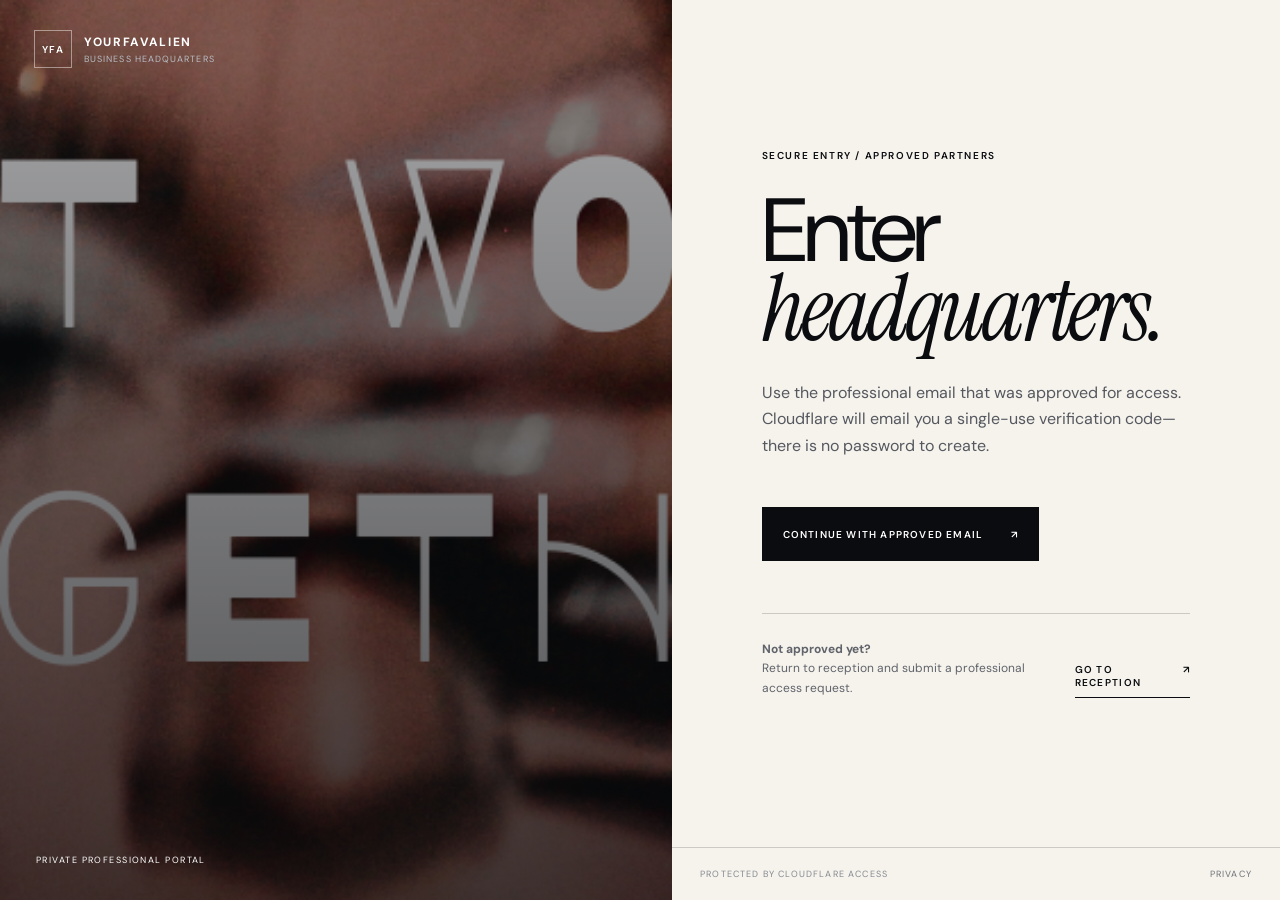
==== login.html @ afb5f929 "Build YourFavAlien business headquarters" ====
<!doctype html>
<html lang="en">
<head>
  <meta charset="utf-8">
  <meta name="viewport" content="width=device-width,initial-scale=1">
  <meta name="robots" content="noindex">
  <meta name="theme-color" content="#0b0c0f">
  <title>Secure Entry — YourFavAlien Headquarters</title>
  <link rel="stylesheet" href="styles.css">
</head>
<body class="login-page">
  <main class="login-shell">
    <section class="login-image" aria-hidden="true">
      <img src="yourfavalien-banner.png" alt="">
      <div class="login-image-shade"></div>
      <a class="wordmark login-wordmark" href="/"><span class="wordmark-mark">YFA</span><span><b>YOURFAVALIEN</b><small>Business Headquarters</small></span></a>
      <p>Private professional portal</p>
    </section>
    <section class="login-panel">
      <div class="login-panel-inner">
        <p class="section-code">Secure entry / Approved partners</p>
        <h1>Enter<br><em>headquarters.</em></h1>
        <p class="login-copy">Use the professional email that was approved for access. Cloudflare will email you a single-use verification code—there is no password to create.</p>
        <a class="button button-dark login-action" href="https://partners.yourfavalien.site/">Continue with approved email <span>↗</span></a>
        <div class="login-help">
          <p><strong>Not approved yet?</strong><br>Return to reception and submit a professional access request.</p>
          <a class="inline-link" href="/#contact">Go to reception <span>↗</span></a>
        </div>
      </div>
      <footer class="login-footer"><span>Protected by Cloudflare Access</span><a href="privacy.html">Privacy</a></footer>
    </section>
  </main>
</body>
</html>
---- styles.css ----
@import url('https://fonts.googleapis.com/css2?family=DM+Sans:wght@300;400;500;600&family=Instrument+Serif:ital@0;1&display=swap');

:root{--ink:#0b0c0f;--soft-ink:#15161a;--bone:#ece9e2;--paper:#f6f3ed;--silver:#b9bec6;--line:rgba(11,12,15,.18);--acid:#d8ff54;--white:#fff;--serif:"Instrument Serif",Georgia,serif;--sans:"DM Sans",Arial,sans-serif}
*{box-sizing:border-box}
html{scroll-behavior:smooth}
body{margin:0;background:var(--bone);color:var(--ink);font-family:var(--sans);font-weight:400}
body.dialog-open{overflow:hidden}
body.portal-mode{overflow:hidden}
body.portal-mode>.site-header,body.portal-mode>.mobile-nav,body.portal-mode>main,body.portal-mode>footer,body.portal-mode>dialog{display:none}
button,input,select,textarea{font:inherit}
button,a{color:inherit}
a{text-decoration:none}
button{cursor:pointer}
.sr-only{position:absolute;width:1px;height:1px;padding:0;margin:-1px;overflow:hidden;clip:rect(0,0,0,0);white-space:nowrap;border:0}
.skip-link{position:fixed;z-index:1000;left:16px;top:16px;padding:12px 16px;background:var(--acid);transform:translateY(-200%)}
.skip-link:focus{transform:none}
.site-header{position:fixed;z-index:50;top:0;left:0;right:0;height:76px;padding:0 clamp(20px,4vw,64px);display:flex;align-items:center;justify-content:space-between;background:rgba(11,12,15,.92);border-bottom:1px solid rgba(255,255,255,.15);color:white;backdrop-filter:blur(16px)}
.wordmark{display:flex;align-items:center;gap:12px}
.wordmark-mark{width:38px;height:38px;display:grid;place-items:center;border:1px solid rgba(255,255,255,.45);font:600 10px var(--sans);letter-spacing:.12em}
.wordmark b,.wordmark small{display:block}
.wordmark b{font-size:12px;letter-spacing:.14em}
.wordmark small{margin-top:3px;color:var(--silver);font-size:9px;letter-spacing:.12em;text-transform:uppercase}
.desktop-nav{display:flex;gap:30px;font-size:10px;letter-spacing:.12em;text-transform:uppercase}
.desktop-nav a,.text-button{transition:color .2s}
.desktop-nav a:hover,.text-button:hover{color:var(--acid)}
.header-actions{display:flex;align-items:center;gap:18px}
.text-button{padding:8px 0;border:0;background:none;color:white;font-size:10px;letter-spacing:.12em;text-transform:uppercase}
.button{display:inline-flex;align-items:center;justify-content:space-between;gap:28px;min-height:54px;padding:0 20px;border:1px solid currentColor;background:transparent;font-size:10px;font-weight:600;letter-spacing:.12em;text-transform:uppercase;transition:background .2s,color .2s,transform .2s}
.button:hover{transform:translateY(-2px)}
.button-small{min-height:42px;padding:0 16px;background:var(--acid);border-color:var(--acid);color:var(--ink)}
.button-light{background:var(--bone);border-color:var(--bone);color:var(--ink)}
.button-light:hover,.button-small:hover{background:var(--acid);border-color:var(--acid)}
.button-dark{background:var(--ink);color:white;border-color:var(--ink)}
.button-dark:hover{background:#292b31}
.button-ghost{color:white;border-color:rgba(255,255,255,.45)}
.menu-button,.mobile-nav{display:none}
.section{padding:clamp(74px,9vw,150px) clamp(22px,6vw,96px)}
.section-label{display:flex;justify-content:space-between;margin-bottom:clamp(48px,7vw,100px);padding-bottom:14px;border-bottom:1px solid var(--line);font-size:10px;font-weight:600;letter-spacing:.15em;text-transform:uppercase}
.section-label.light{border-color:rgba(255,255,255,.22)}
.section-code,.dialog-code,.kicker{font-size:10px;font-weight:600;letter-spacing:.16em;text-transform:uppercase}
h1,h2,h3,p{margin-top:0}
h1,h2{font-weight:400;letter-spacing:-.045em;line-height:.93}
h1{font-size:clamp(58px,9.2vw,148px)}
h2{font-size:clamp(48px,6.7vw,104px)}
h1 em,h2 em{font-family:var(--serif);font-weight:400}
.hero{position:relative;min-height:900px;height:100svh;display:flex;align-items:flex-end;overflow:hidden;background:var(--ink);color:white}
.hero-media{position:absolute;inset:0}
.hero-media img{width:100%;height:100%;object-fit:cover;object-position:center 35%;filter:saturate(.7) contrast(1.08)}
.hero-scrim{position:absolute;inset:0;background:linear-gradient(90deg,rgba(5,6,8,.92) 0%,rgba(5,6,8,.72) 40%,rgba(5,6,8,.25) 75%),linear-gradient(0deg,rgba(5,6,8,.9),transparent 55%)}
.hero-content{position:relative;z-index:2;width:min(1180px,88vw);padding:150px 0 70px clamp(22px,6vw,96px)}
.hero-content .section-code{margin-bottom:38px;color:var(--silver)}
.hero h1{max-width:1150px;margin-bottom:26px}
.hero-copy{max-width:620px;margin-bottom:34px;color:#d3d5da;font-size:clamp(16px,1.6vw,22px);line-height:1.55}
.hero-actions{display:flex;flex-wrap:wrap;gap:12px}
.hero-status{display:flex;align-items:center;gap:10px;margin-top:44px;color:var(--silver);font-size:10px;letter-spacing:.12em;text-transform:uppercase}
.hero-status i{width:8px;height:8px;border-radius:50%;background:var(--acid);box-shadow:0 0 0 5px rgba(216,255,84,.12)}
.hero-index{position:absolute;z-index:2;right:clamp(22px,4vw,64px);bottom:58px;display:flex;align-items:baseline;gap:10px}
.hero-index span{font-size:10px;letter-spacing:.14em}.hero-index strong{font:400 62px var(--serif)}
.intro{background:var(--bone)}
.intro-grid{display:grid;grid-template-columns:1.45fr .55fr;gap:clamp(50px,9vw,150px);align-items:start}
.intro-grid h2{font-size:clamp(50px,6vw,94px)}
.intro-copy{max-width:510px;font-size:clamp(16px,1.35vw,20px);line-height:1.65}
.intro-copy p+P{margin-top:24px}
.inline-link{display:inline-flex;gap:30px;margin-top:16px;padding-bottom:8px;border-bottom:1px solid;font-size:10px;font-weight:600;letter-spacing:.13em;text-transform:uppercase}
.profile-strip{display:grid;grid-template-columns:repeat(4,1fr);margin-top:clamp(70px,9vw,140px);border-top:1px solid var(--ink);border-bottom:1px solid var(--ink)}
.profile-strip div{min-height:125px;padding:25px;border-right:1px solid var(--ink);display:flex;flex-direction:column;justify-content:space-between}
.profile-strip div:first-child{padding-left:0}.profile-strip div:last-child{border:0}
.profile-strip small{font-size:9px;letter-spacing:.14em;text-transform:uppercase}.profile-strip strong{font-size:13px;font-weight:500}
.departments{background:var(--paper)}
.departments-heading{display:grid;grid-template-columns:1.3fr .7fr;gap:50px;align-items:end;margin-bottom:55px}
.departments-heading h2{margin-bottom:0}.departments-heading p{max-width:430px;margin:0 0 8px;font-size:17px;line-height:1.55}
.department-list{border-top:1px solid var(--ink)}
.department{width:100%;min-height:132px;padding:24px 0;display:grid;grid-template-columns:70px 1.1fr 1fr 45px;gap:24px;align-items:center;border:0;border-bottom:1px solid var(--ink);background:transparent;text-align:left;transition:padding .25s,background .25s}
.department:hover{padding-left:22px;padding-right:22px;background:var(--acid)}
.department-number{font:400 20px var(--serif)}.department-name{font:400 clamp(25px,3vw,46px) var(--serif)}
.department-copy{max-width:470px;color:#55585f;font-size:13px;line-height:1.5}.department-arrow{text-align:right;font-size:22px}
.capabilities{background:var(--ink);color:white}
.capability-layout{display:grid;grid-template-columns:.85fr 1.15fr;gap:clamp(55px,8vw,120px);align-items:start}
.capability-sticky{position:sticky;top:120px}
.capability-sticky h2{max-width:650px;font-size:clamp(50px,5.7vw,88px)}
.capability-sticky .kicker{color:var(--silver);margin-bottom:28px}
.capability-grid{display:grid;grid-template-columns:1fr 1fr;border-top:1px solid rgba(255,255,255,.3);border-left:1px solid rgba(255,255,255,.3)}
.capability-grid article{min-height:300px;padding:34px;border-right:1px solid rgba(255,255,255,.3);border-bottom:1px solid rgba(255,255,255,.3)}
.capability-grid article>span{font:400 18px var(--serif);color:var(--silver)}
.capability-grid h3{margin:90px 0 18px;font:400 32px var(--serif)}
.capability-grid p{margin:0;color:#bfc2c8;font-size:13px;line-height:1.6}
.private-preview{background:#d9dce0}
.preview-heading{display:grid;grid-template-columns:1.3fr .7fr;gap:70px;align-items:end;margin-bottom:55px}
.preview-heading h2{max-width:900px;font-size:clamp(50px,6vw,94px)}
.preview-heading>p{max-width:430px;font-size:16px;line-height:1.55}
.preview-window{position:relative;min-height:650px;display:grid;grid-template-columns:220px 1fr;background:#111216;color:white;box-shadow:0 35px 90px rgba(12,15,20,.22);overflow:hidden}
.preview-sidebar{padding:32px 26px;display:flex;flex-direction:column;border-right:1px solid rgba(255,255,255,.12)}
.mini-brand{font-size:15px;font-weight:600;letter-spacing:.14em}.mini-brand span{color:var(--acid)}
.preview-sidebar nav{display:flex;flex-direction:column;gap:22px;margin-top:95px;color:#858991;font-size:10px;letter-spacing:.11em;text-transform:uppercase}
.preview-sidebar nav b{color:white}.preview-sidebar small{margin-top:auto;color:#70737a;font-size:8px;letter-spacing:.12em;text-transform:uppercase}
.preview-dashboard{padding:42px}
.preview-top{display:flex;justify-content:space-between;align-items:start}
.preview-top small{color:#848890;font-size:9px;letter-spacing:.13em;text-transform:uppercase}.preview-top h3{margin-top:10px;font:400 42px var(--serif)}
.verified{display:inline-flex;align-items:center;gap:8px;padding:9px 12px;border:1px solid rgba(122,168,86,.4);color:#b8e895;font-size:8px;letter-spacing:.12em;text-transform:uppercase}
.verified:before{content:"";width:6px;height:6px;border-radius:50%;background:#8ac85f}
.dashboard-cards{display:grid;grid-template-columns:repeat(2,1fr);gap:12px;margin-top:45px}
.dashboard-cards article{min-height:190px;padding:23px;background:#1a1b20;border:1px solid rgba(255,255,255,.08)}
.dashboard-cards .feature-card{background:var(--bone);color:var(--ink)}
.dashboard-cards small,.dashboard-cards strong{display:block}.dashboard-cards small{font-size:8px;letter-spacing:.12em;text-transform:uppercase}.dashboard-cards strong{margin-top:45px;font:400 25px var(--serif)}.dashboard-cards p{margin-top:12px;color:#8d9199;font-size:11px;line-height:1.5}
.feature-card p{color:#555960}
.preview-lock{position:absolute;z-index:3;inset:0;display:flex;flex-direction:column;align-items:center;justify-content:center;text-align:center;background:rgba(7,8,11,.54);backdrop-filter:blur(8px)}
.preview-lock p{max-width:390px;margin:18px 0 25px;font:400 27px var(--serif)}
.lock-icon{width:55px;height:55px;display:grid;place-items:center;border:1px solid rgba(255,255,255,.55);border-radius:50%;font-size:30px}
.fit{background:var(--bone)}
.fit-grid{display:grid;grid-template-columns:.65fr 1.35fr;gap:60px}
.fit-grid h2{font-size:clamp(52px,6vw,90px)}
.fit-tags{display:flex;flex-wrap:wrap;gap:10px;align-content:start}
.fit-tags span{padding:20px 24px;border:1px solid var(--ink);border-radius:100px;font:400 24px var(--serif)}
.contact{background:#5d2644;color:white}
.contact .section-code{color:#d9b6c9;margin-bottom:65px}
.contact-grid{display:grid;grid-template-columns:1.35fr .65fr;gap:80px;align-items:end}
.contact-grid h2{font-size:clamp(58px,7.3vw,112px);margin:0}.contact-grid>div>p{max-width:440px;font-size:18px;line-height:1.6}
.business-email{display:block;margin-top:28px;color:#e4c9d7;font-size:12px;letter-spacing:.08em}
footer{min-height:180px;padding:36px clamp(22px,6vw,96px);display:grid;grid-template-columns:1fr 1fr 1fr;gap:30px;align-items:end;background:var(--ink);color:white;font-size:9px;letter-spacing:.13em;text-transform:uppercase}
.footer-brand strong,.footer-brand span{display:block}.footer-brand span{margin-top:6px;color:#858891}
footer>div:nth-child(2){display:flex;justify-content:center;gap:24px}footer>span{text-align:right;color:#858891}
.dialog{width:min(850px,calc(100% - 36px));max-height:calc(100dvh - 36px);padding:clamp(30px,5vw,70px);border:0;background:var(--paper);color:var(--ink);overflow:auto;box-shadow:0 30px 100px rgba(0,0,0,.45)}
.dialog::backdrop{background:rgba(7,8,11,.78);backdrop-filter:blur(7px)}
.dialog-compact{width:min(580px,calc(100% - 36px))}
.dialog-close{position:absolute;right:22px;top:18px;width:42px;height:42px;border:1px solid;border-radius:50%;background:transparent;font-size:26px}
.dialog h2{max-width:700px;margin:22px 0;font-size:clamp(44px,6vw,74px)}
.dialog-intro{max-width:650px;margin-bottom:40px;color:#55585f;font-size:15px;line-height:1.55}
.form-grid{display:grid;grid-template-columns:1fr 1fr;gap:22px}
.dialog form>label,.form-grid label{display:flex;flex-direction:column;gap:9px}
.dialog label>span{font-size:9px;font-weight:600;letter-spacing:.12em;text-transform:uppercase}
.dialog input,.dialog select,.dialog textarea{width:100%;padding:14px 0;border:0;border-bottom:1px solid #777b82;border-radius:0;outline:0;background:transparent;color:var(--ink)}
.dialog input:focus,.dialog select:focus,.dialog textarea:focus{border-color:var(--ink);box-shadow:0 1px var(--ink)}
.dialog textarea{resize:vertical}.field-wide{grid-column:1/-1}
.checkbox{flex-direction:row!important;align-items:center}.checkbox input{width:18px;height:18px}.checkbox span{font-weight:400!important;text-transform:none!important;letter-spacing:0!important;font-size:12px!important}
.honeypot{position:absolute!important;left:-9999px!important}
.submit-button{margin-top:32px}.form-status{min-height:20px;margin:16px 0 0;font-size:12px}.form-status.error{color:#a21e1e}.form-status.success{color:#34731f}
.dialog-foot{display:flex;justify-content:space-between;margin-top:34px;padding-top:22px;border-top:1px solid var(--line);font-size:11px}.dialog-foot button{border:0;background:none;text-decoration:underline}
.portal{position:fixed;z-index:100;inset:0;display:grid;grid-template-columns:235px 1fr;background:#e7e8e5;color:var(--ink)}
.portal[hidden]{display:none}
.portal-sidebar{padding:28px 24px;display:flex;flex-direction:column;background:var(--ink);color:white}
.portal-brand{display:flex;align-items:center;gap:13px}.portal-brand b{width:40px;height:40px;display:grid;place-items:center;border:1px solid #777;font-size:11px}.portal-brand span{font-size:10px;letter-spacing:.11em;text-transform:uppercase;line-height:1.45}
.portal-sidebar nav{display:flex;flex-direction:column;margin-top:80px}.portal-sidebar nav button,.portal-signout{padding:13px 0;border:0;background:none;color:#777b83;text-align:left;font-size:10px;letter-spacing:.11em;text-transform:uppercase}.portal-sidebar nav button.active,.portal-sidebar nav button:hover{color:white}.portal-signout{margin-top:auto}
.portal-main{height:100dvh;overflow:auto}.portal-main>header{height:86px;padding:0 42px;display:flex;justify-content:space-between;align-items:center;border-bottom:1px solid var(--line);background:#f4f4f1}.portal-main>header small,.portal-main>header strong{display:block}.portal-main>header small{font-size:8px;letter-spacing:.13em;text-transform:uppercase}.portal-main>header strong{margin-top:5px;font-size:13px}
.portal-view{padding:55px clamp(25px,5vw,80px)}.portal-view h2{max-width:1000px;margin:26px 0;font-size:clamp(50px,6vw,90px)}.portal-lead{max-width:680px;font-size:18px;line-height:1.55}
.portal-card-grid{display:grid;grid-template-columns:repeat(2,1fr);gap:12px;margin-top:55px}.portal-card-grid article{min-height:220px;padding:28px;background:#f7f7f3;border:1px solid var(--line)}.portal-card-grid small{font-size:8px;letter-spacing:.12em;text-transform:uppercase}.portal-card-grid h3{margin:55px 0 10px;font:400 31px var(--serif)}.portal-card-grid p{color:#656970;font-size:12px}.portal-card-grid button{padding:0;border:0;background:none;font-size:10px;text-transform:uppercase;letter-spacing:.1em}
.empty-state{margin-top:50px;padding:70px;border:1px solid var(--line);background:#f2f2ef}.empty-state span{font:400 34px var(--serif)}.empty-state p{max-width:620px;margin-top:18px;color:#656970;line-height:1.55}
.portal-list,.document-list{margin-top:50px;border-top:1px solid}.portal-list span,.document-list div{padding:24px 0;display:flex;justify-content:space-between;border-bottom:1px solid;font:400 28px var(--serif)}.document-list small{font:400 9px var(--sans);letter-spacing:.12em;text-transform:uppercase}
.analytics-panel{margin-top:45px;padding:30px;background:#f6f6f2;border:1px solid var(--line)}
.admin-only{display:none!important}.admin-mode .admin-only{display:block!important}.admin-mode .portal-sidebar nav .admin-only{display:block!important}.admin-mode .portal-view[data-view="admin"]{display:block!important}
.admin-summary{display:grid;grid-template-columns:repeat(3,1fr);gap:12px;margin-top:42px}.admin-summary article{padding:24px;background:var(--ink);color:white}.admin-summary small,.admin-summary strong{display:block}.admin-summary small{font-size:8px;letter-spacing:.12em;text-transform:uppercase;color:#92969d}.admin-summary strong{margin-top:18px;font:400 46px var(--serif)}
.admin-columns{display:grid;grid-template-columns:1fr 1fr;gap:18px;margin-top:18px}.admin-columns>section{padding:26px;background:#f7f7f3;border:1px solid var(--line)}.admin-section-head{display:flex;justify-content:space-between;align-items:center;margin-bottom:18px}.admin-section-head h3{font:400 28px var(--serif)}.admin-feed{display:grid;gap:10px}.admin-item{padding:18px;background:white;border:1px solid var(--line)}.admin-item header{display:flex;justify-content:space-between;gap:15px}.admin-item strong{font:400 21px var(--serif)}.admin-item small{font-size:8px;letter-spacing:.1em;text-transform:uppercase;color:#70747b}.admin-item p{margin:10px 0;color:#5f636a;font-size:12px;line-height:1.5}.admin-item-actions{display:flex;gap:8px;margin-top:14px}.admin-item-actions button{padding:9px 12px;border:1px solid var(--ink);background:transparent;font-size:8px;letter-spacing:.1em;text-transform:uppercase}.admin-item-actions button:first-child{background:var(--ink);color:white}

@media(max-width:1000px){
  .desktop-nav{display:none}.intro-grid,.capability-layout,.preview-heading,.fit-grid,.contact-grid{grid-template-columns:1fr}.capability-sticky{position:static}.capability-grid{margin-top:55px}.profile-strip{grid-template-columns:1fr 1fr}.profile-strip div:nth-child(2){border-right:0}.preview-window{grid-template-columns:170px 1fr}.departments-heading{grid-template-columns:1fr}.department{grid-template-columns:55px 1fr 45px}.department-copy{display:none}
}
@media(max-width:720px){
  .site-header{height:66px}.header-actions{display:none}.menu-button{display:block;width:40px;height:40px;border:0;background:none}.menu-button span:not(.sr-only){display:block;width:22px;height:1px;margin:6px auto;background:white}.mobile-nav{position:fixed;z-index:49;top:66px;left:0;right:0;padding:16px 22px 28px;display:flex;flex-direction:column;background:var(--ink);color:white;transform:translateY(-130%);transition:transform .3s}.mobile-nav.open{transform:none}.mobile-nav a,.mobile-nav button{padding:16px 0;border:0;border-bottom:1px solid #34363b;background:none;color:white;text-align:left;font-size:11px;letter-spacing:.1em;text-transform:uppercase}
  .section{padding-left:20px;padding-right:20px}.hero{min-height:760px}.hero-content{width:auto;padding:125px 20px 45px}.hero h1{font-size:clamp(55px,17vw,82px)}.hero-index{display:none}.hero-actions{flex-direction:column;align-items:stretch}.button{width:100%}
  .profile-strip{grid-template-columns:1fr}.profile-strip div{min-height:95px;padding:18px 0;border-right:0;border-bottom:1px solid}.profile-strip div:last-child{border:0}
  .department{min-height:105px;grid-template-columns:40px 1fr 25px;gap:10px}.department-name{font-size:26px}.department:hover{padding-left:10px;padding-right:10px}
  .capability-grid{grid-template-columns:1fr}.capability-grid article{min-height:240px}.capability-grid h3{margin-top:60px}
  .preview-window{display:block;min-height:580px}.preview-sidebar{display:none}.preview-dashboard{padding:24px}.preview-top h3{font-size:30px}.dashboard-cards{grid-template-columns:1fr}.dashboard-cards article:nth-child(n+3){display:none}.preview-lock{padding:24px}
  .fit-tags span{padding:15px 18px;font-size:20px}footer{grid-template-columns:1fr;align-items:start}footer>div:nth-child(2){justify-content:flex-start}footer>span{text-align:left}
  .form-grid{grid-template-columns:1fr}.field-wide{grid-column:auto}.dialog{width:100%;max-height:100dvh;height:100dvh;margin:0;padding:55px 20px 30px}.portal{grid-template-columns:1fr}.portal-sidebar{position:sticky;top:0;z-index:3;padding:12px 18px;display:flex;flex-direction:row;align-items:center}.portal-sidebar nav{display:none}.portal-signout{margin:0 0 0 auto}.portal-main{height:auto}.portal-main>header{padding:0 18px}.portal-card-grid,.admin-summary,.admin-columns{grid-template-columns:1fr}.portal-view{padding:40px 20px}.empty-state{padding:35px 25px}
}
@media(prefers-reduced-motion:reduce){html{scroll-behavior:auto}*{transition:none!important}}

.login-page{margin:0;background:var(--ink);color:white}
.login-shell{min-height:100dvh;display:grid;grid-template-columns:1.05fr .95fr}
.login-image{position:relative;min-height:100dvh;overflow:hidden}
.login-image>img{position:absolute;inset:0;width:100%;height:100%;object-fit:cover;object-position:center 35%;filter:saturate(.72) contrast(1.06)}
.login-image-shade{position:absolute;inset:0;background:linear-gradient(180deg,rgba(8,9,12,.35),rgba(8,9,12,.72))}
.login-wordmark{position:absolute;z-index:2;top:30px;left:34px;color:white}
.login-image>p{position:absolute;z-index:2;left:36px;bottom:34px;margin:0;font-size:9px;letter-spacing:.16em;text-transform:uppercase}
.login-panel{min-height:100dvh;display:flex;flex-direction:column;background:var(--paper);color:var(--ink)}
.login-panel-inner{width:min(620px,100%);margin:auto;padding:70px clamp(28px,7vw,100px)}
.login-panel h1{margin:30px 0;font-size:clamp(60px,7vw,108px);line-height:.88}
.login-copy{max-width:540px;color:#55585f;font-size:16px;line-height:1.65}
.login-action{margin-top:32px}
.login-help{margin-top:52px;padding-top:26px;border-top:1px solid var(--line);display:flex;justify-content:space-between;gap:30px;align-items:end}
.login-help p{margin:0;color:#60636a;font-size:12px;line-height:1.6}
.login-footer{min-height:auto;padding:20px 28px;display:flex;grid-template-columns:none;justify-content:space-between;align-items:center;background:transparent;color:#6d7076;border-top:1px solid var(--line)}
@media(max-width:820px){.login-shell{grid-template-columns:1fr}.login-image{min-height:32dvh}.login-panel{min-height:68dvh}.login-wordmark{top:20px;left:20px}.login-image>p{left:22px;bottom:20px}.login-panel-inner{padding:55px 22px}.login-help{align-items:start;flex-direction:column}.login-footer{padding:18px 22px}}
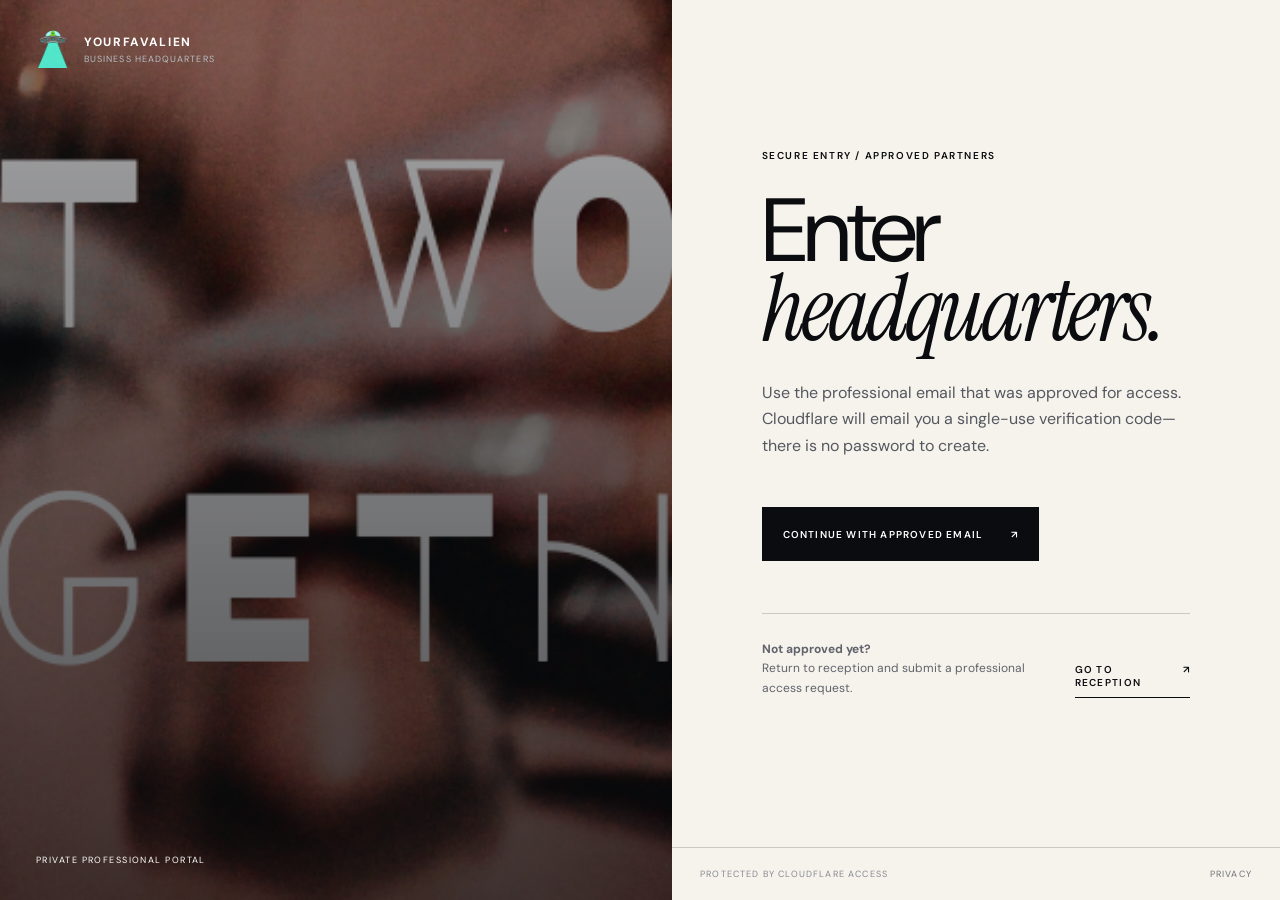
==== commit 51bec2b6: "Rebuild partner portal as self-service media kit" ====
--- a/login.html
+++ b/login.html
@@ -11,9 +11,9 @@
 <body class="login-page">
   <main class="login-shell">
     <section class="login-image" aria-hidden="true">
-      <img src="yourfavalien-banner.png" alt="">
+      <img src="yourfavalien-banner.png" alt="" data-content-image="login_image">
       <div class="login-image-shade"></div>
-      <a class="wordmark login-wordmark" href="/"><span class="wordmark-mark">YFA</span><span><b>YOURFAVALIEN</b><small>Business Headquarters</small></span></a>
+      <a class="wordmark login-wordmark" href="/"><span class="wordmark-mark alien-mark"><img src="yourfavalien-ufo-clean.png" alt=""></span><span><b>YOURFAVALIEN</b><small>Business Headquarters</small></span></a>
       <p>Private professional portal</p>
     </section>
     <section class="login-panel">
@@ -30,5 +30,6 @@
       <footer class="login-footer"><span>Protected by Cloudflare Access</span><a href="privacy.html">Privacy</a></footer>
     </section>
   </main>
+  <script src="portal.js" defer></script>
 </body>
 </html>
--- a/styles.css
+++ b/styles.css
@@ -17,6 +17,7 @@
 .site-header{position:fixed;z-index:50;top:0;left:0;right:0;height:76px;padding:0 clamp(20px,4vw,64px);display:flex;align-items:center;justify-content:space-between;background:rgba(11,12,15,.92);border-bottom:1px solid rgba(255,255,255,.15);color:white;backdrop-filter:blur(16px)}
 .wordmark{display:flex;align-items:center;gap:12px}
 .wordmark-mark{width:38px;height:38px;display:grid;place-items:center;border:1px solid rgba(255,255,255,.45);font:600 10px var(--sans);letter-spacing:.12em}
+.alien-mark{overflow:hidden;background:transparent}.alien-mark img{width:100%;height:100%;object-fit:contain}.wordmark-mark.alien-mark{border:0}
 .wordmark b,.wordmark small{display:block}
 .wordmark b{font-size:12px;letter-spacing:.14em}
 .wordmark small{margin-top:3px;color:var(--silver);font-size:9px;letter-spacing:.12em;text-transform:uppercase}
@@ -90,7 +91,7 @@
 .preview-heading>p{max-width:430px;font-size:16px;line-height:1.55}
 .preview-window{position:relative;min-height:650px;display:grid;grid-template-columns:220px 1fr;background:#111216;color:white;box-shadow:0 35px 90px rgba(12,15,20,.22);overflow:hidden}
 .preview-sidebar{padding:32px 26px;display:flex;flex-direction:column;border-right:1px solid rgba(255,255,255,.12)}
-.mini-brand{font-size:15px;font-weight:600;letter-spacing:.14em}.mini-brand span{color:var(--acid)}
+.mini-brand{display:flex;align-items:center;gap:9px;font-size:15px;font-weight:600;letter-spacing:.14em}.mini-brand img{width:38px;height:42px;object-fit:contain}.mini-brand span{color:var(--acid)}
 .preview-sidebar nav{display:flex;flex-direction:column;gap:22px;margin-top:95px;color:#858991;font-size:10px;letter-spacing:.11em;text-transform:uppercase}
 .preview-sidebar nav b{color:white}.preview-sidebar small{margin-top:auto;color:#70737a;font-size:8px;letter-spacing:.12em;text-transform:uppercase}
 .preview-dashboard{padding:42px}
@@ -139,15 +140,27 @@
 .portal[hidden]{display:none}
 .portal-sidebar{padding:28px 24px;display:flex;flex-direction:column;background:var(--ink);color:white}
 .portal-brand{display:flex;align-items:center;gap:13px}.portal-brand b{width:40px;height:40px;display:grid;place-items:center;border:1px solid #777;font-size:11px}.portal-brand span{font-size:10px;letter-spacing:.11em;text-transform:uppercase;line-height:1.45}
+.portal-brand b.alien-mark{border:0}.portal-brand b.alien-mark img{object-fit:contain}
 .portal-sidebar nav{display:flex;flex-direction:column;margin-top:80px}.portal-sidebar nav button,.portal-signout{padding:13px 0;border:0;background:none;color:#777b83;text-align:left;font-size:10px;letter-spacing:.11em;text-transform:uppercase}.portal-sidebar nav button.active,.portal-sidebar nav button:hover{color:white}.portal-signout{margin-top:auto}
 .portal-main{height:100dvh;overflow:auto}.portal-main>header{height:86px;padding:0 42px;display:flex;justify-content:space-between;align-items:center;border-bottom:1px solid var(--line);background:#f4f4f1}.portal-main>header small,.portal-main>header strong{display:block}.portal-main>header small{font-size:8px;letter-spacing:.13em;text-transform:uppercase}.portal-main>header strong{margin-top:5px;font-size:13px}
+.portal-header-actions{display:flex;align-items:center;gap:12px}.preview-return{align-items:center;gap:10px;padding:11px 14px;border:1px solid var(--ink);background:var(--acid);color:var(--ink);font-size:8px;font-weight:700;letter-spacing:.1em;text-transform:uppercase}.preview-return span{padding-right:10px;border-right:1px solid var(--ink)}
+.portal-overview-return{padding:11px 14px;border:1px solid var(--ink);background:transparent;color:var(--ink);font-size:8px;font-weight:700;letter-spacing:.1em;text-transform:uppercase}
 .portal-view{padding:55px clamp(25px,5vw,80px)}.portal-view h2{max-width:1000px;margin:26px 0;font-size:clamp(50px,6vw,90px)}.portal-lead{max-width:680px;font-size:18px;line-height:1.55}
 .portal-card-grid{display:grid;grid-template-columns:repeat(2,1fr);gap:12px;margin-top:55px}.portal-card-grid article{min-height:220px;padding:28px;background:#f7f7f3;border:1px solid var(--line)}.portal-card-grid small{font-size:8px;letter-spacing:.12em;text-transform:uppercase}.portal-card-grid h3{margin:55px 0 10px;font:400 31px var(--serif)}.portal-card-grid p{color:#656970;font-size:12px}.portal-card-grid button{padding:0;border:0;background:none;font-size:10px;text-transform:uppercase;letter-spacing:.1em}
 .empty-state{margin-top:50px;padding:70px;border:1px solid var(--line);background:#f2f2ef}.empty-state span{font:400 34px var(--serif)}.empty-state p{max-width:620px;margin-top:18px;color:#656970;line-height:1.55}
 .portal-list,.document-list{margin-top:50px;border-top:1px solid}.portal-list span,.document-list div{padding:24px 0;display:flex;justify-content:space-between;border-bottom:1px solid;font:400 28px var(--serif)}.document-list small{font:400 9px var(--sans);letter-spacing:.12em;text-transform:uppercase}
 .analytics-panel{margin-top:45px;padding:30px;background:#f6f6f2;border:1px solid var(--line)}
-.admin-only{display:none!important}.admin-mode .admin-only{display:block!important}.admin-mode .portal-sidebar nav .admin-only{display:block!important}.admin-mode .portal-view[data-view="admin"]{display:block!important}
+.analytics-panel small{font-size:8px;letter-spacing:.12em;text-transform:uppercase}.analytics-panel h3{max-width:780px;margin:24px 0 14px;font:400 clamp(30px,4vw,52px) var(--serif)}.analytics-panel p{max-width:750px;color:#656970;line-height:1.65}.portal-next{margin-top:28px}
+.credential-grid,.resource-grid{display:grid;grid-template-columns:repeat(2,1fr);gap:12px;margin-top:42px}.credential-grid article,.resource-grid article{min-height:210px;padding:26px;background:#f7f7f3;border:1px solid var(--line)}.credential-grid small,.resource-grid small{font-size:8px;letter-spacing:.12em;text-transform:uppercase}.credential-grid strong{display:block;margin:55px 0 12px;font:400 29px var(--serif)}.credential-grid p,.resource-grid p{color:#656970;font-size:12px;line-height:1.55}.resource-grid h3{margin:45px 0 12px;font:400 31px var(--serif)}.resource-grid button{margin-top:18px;padding:0;border:0;background:none;font-size:9px;letter-spacing:.1em;text-transform:uppercase}
+.portal-form{max-width:920px;margin-top:45px;padding:30px;background:#f7f7f3;border:1px solid var(--line)}.portal-form label{display:flex;flex-direction:column;gap:9px}.portal-form label>span{font-size:9px;font-weight:600;letter-spacing:.12em;text-transform:uppercase}.portal-form input,.portal-form select,.portal-form textarea{width:100%;padding:14px 0;border:0;border-bottom:1px solid #777b82;border-radius:0;outline:0;background:transparent;color:var(--ink)}.portal-form textarea{resize:vertical}
+.social-directory{display:grid;grid-template-columns:repeat(2,1fr);gap:12px;margin-top:45px}.social-directory a{min-height:180px;padding:26px;display:flex;flex-direction:column;background:#f7f7f3;border:1px solid var(--line);transition:background .2s}.social-directory a:hover{background:var(--acid)}.social-directory small{font-size:8px;letter-spacing:.12em;text-transform:uppercase}.social-directory strong{margin-top:45px;font:400 28px var(--serif)}.social-directory span{margin-top:auto;font-size:9px;letter-spacing:.1em;text-transform:uppercase}
+.analytics-live{margin-top:42px}.analytics-meta{padding:14px 0;display:flex;justify-content:space-between;border-top:1px solid;border-bottom:1px solid;font-size:9px;letter-spacing:.1em;text-transform:uppercase}.analytics-platforms{display:grid;grid-template-columns:repeat(3,1fr);gap:12px;margin-top:14px}.analytics-platforms article{padding:26px;background:#f7f7f3;border:1px solid var(--line)}.analytics-platforms article>small{font-size:9px;letter-spacing:.12em;text-transform:uppercase}.analytics-platforms article>strong{display:block;margin-top:45px;font:400 54px var(--serif)}.analytics-platforms article>span{font-size:9px;text-transform:uppercase}.analytics-platforms dl{margin:28px 0 0}.analytics-platforms dl div{padding:12px 0;display:flex;justify-content:space-between;border-top:1px solid var(--line);font-size:11px}.analytics-platforms dt,.analytics-platforms dd{margin:0}
+.featured-work{margin:42px 0 0;background:#111;color:white}.featured-work img{width:100%;max-height:680px;display:block;object-fit:cover;object-position:center 35%}.featured-work figcaption{padding:22px;display:flex;justify-content:space-between;gap:20px}.featured-work figcaption span{color:#aeb1b8;font-size:11px}
+.admin-only{display:none!important}.admin-mode .portal-sidebar nav .admin-only{display:block!important}.admin-mode .portal-header-actions .admin-only{display:inline-flex!important}.admin-mode .portal-view.admin-only:not([hidden]){display:block!important}.portal-view[hidden],.admin-workspace[hidden]{display:none!important}
+.admin-mode:not(.partner-preview-mode) .portal-sidebar nav button:not(.admin-only){display:none}.admin-mode.partner-preview-mode .portal-sidebar nav .admin-only{display:none!important}
 .admin-summary{display:grid;grid-template-columns:repeat(3,1fr);gap:12px;margin-top:42px}.admin-summary article{padding:24px;background:var(--ink);color:white}.admin-summary small,.admin-summary strong{display:block}.admin-summary small{font-size:8px;letter-spacing:.12em;text-transform:uppercase;color:#92969d}.admin-summary strong{margin-top:18px;font:400 46px var(--serif)}
+.admin-tabs{display:flex;gap:8px;margin-top:36px;padding-bottom:14px;overflow-x:auto}.admin-tabs button{flex:0 0 auto;padding:12px 16px;border:1px solid var(--ink);background:transparent;font-size:9px;letter-spacing:.1em;text-transform:uppercase}.admin-tabs button.active{background:var(--ink);color:white}.admin-workspace{margin-top:20px}.workspace-intro{display:grid;grid-template-columns:60px 1fr;gap:15px;padding:25px;background:#dfe1dc;border:1px solid var(--line)}.workspace-intro>span{font:400 28px var(--serif)}.workspace-intro h3{font:400 32px var(--serif)}.workspace-intro p{max-width:700px;margin-top:8px;color:#62666c;font-size:13px;line-height:1.55}.admin-panel{margin-top:14px;padding:26px;background:#f7f7f3;border:1px solid var(--line)}
+.content-editor{margin-top:42px;padding:30px;background:#f7f7f3;border:1px solid var(--line)}.content-editor h3{margin-top:8px;font:400 32px var(--serif)}.content-editor label{display:flex;flex-direction:column;gap:8px}.content-editor label>span{font-size:8px;font-weight:600;letter-spacing:.12em;text-transform:uppercase}.content-editor input,.content-editor textarea{width:100%;padding:12px;border:1px solid #b7b9b9;background:white;font:14px var(--sans)}.editor-grid{display:grid;grid-template-columns:1fr 1fr;gap:18px}.image-editor{padding:14px;border:1px solid var(--line);background:white}.image-editor img{width:100%;height:190px;object-fit:cover;background:#ddd}.image-editor input{padding:8px 0;border:0}.image-editor small{color:#73767c;font-size:10px;line-height:1.4}.editor-status{color:#42641f;font-size:11px}
 .admin-columns{display:grid;grid-template-columns:1fr 1fr;gap:18px;margin-top:18px}.admin-columns>section{padding:26px;background:#f7f7f3;border:1px solid var(--line)}.admin-section-head{display:flex;justify-content:space-between;align-items:center;margin-bottom:18px}.admin-section-head h3{font:400 28px var(--serif)}.admin-feed{display:grid;gap:10px}.admin-item{padding:18px;background:white;border:1px solid var(--line)}.admin-item header{display:flex;justify-content:space-between;gap:15px}.admin-item strong{font:400 21px var(--serif)}.admin-item small{font-size:8px;letter-spacing:.1em;text-transform:uppercase;color:#70747b}.admin-item p{margin:10px 0;color:#5f636a;font-size:12px;line-height:1.5}.admin-item-actions{display:flex;gap:8px;margin-top:14px}.admin-item-actions button{padding:9px 12px;border:1px solid var(--ink);background:transparent;font-size:8px;letter-spacing:.1em;text-transform:uppercase}.admin-item-actions button:first-child{background:var(--ink);color:white}
 
 @media(max-width:1000px){
@@ -161,9 +174,25 @@
   .capability-grid{grid-template-columns:1fr}.capability-grid article{min-height:240px}.capability-grid h3{margin-top:60px}
   .preview-window{display:block;min-height:580px}.preview-sidebar{display:none}.preview-dashboard{padding:24px}.preview-top h3{font-size:30px}.dashboard-cards{grid-template-columns:1fr}.dashboard-cards article:nth-child(n+3){display:none}.preview-lock{padding:24px}
   .fit-tags span{padding:15px 18px;font-size:20px}footer{grid-template-columns:1fr;align-items:start}footer>div:nth-child(2){justify-content:flex-start}footer>span{text-align:left}
-  .form-grid{grid-template-columns:1fr}.field-wide{grid-column:auto}.dialog{width:100%;max-height:100dvh;height:100dvh;margin:0;padding:55px 20px 30px}.portal{grid-template-columns:1fr}.portal-sidebar{position:sticky;top:0;z-index:3;padding:12px 18px;display:flex;flex-direction:row;align-items:center}.portal-sidebar nav{display:none}.portal-signout{margin:0 0 0 auto}.portal-main{height:auto}.portal-main>header{padding:0 18px}.portal-card-grid,.admin-summary,.admin-columns{grid-template-columns:1fr}.portal-view{padding:40px 20px}.empty-state{padding:35px 25px}
+  .form-grid{grid-template-columns:1fr}.field-wide{grid-column:auto}.dialog{width:100%;max-height:100dvh;height:100dvh;margin:0;padding:55px 20px 30px}.portal{grid-template-columns:1fr}.portal-sidebar{position:sticky;top:0;z-index:3;padding:10px 14px;display:grid;grid-template-columns:auto 1fr auto;align-items:center}.portal-sidebar .portal-brand span{display:none}.portal-sidebar nav{display:flex;flex-direction:row;gap:14px;margin:0 12px;overflow-x:auto;scrollbar-width:none}.portal-sidebar nav::-webkit-scrollbar{display:none}.portal-sidebar nav button{flex:0 0 auto;padding:10px 0}.portal-signout{margin:0}.portal-main{height:auto}.portal-main>header{height:auto;min-height:86px;padding:12px 18px;gap:10px}.portal-header-actions{align-items:flex-end;flex-direction:column}.preview-return{font-size:7px}.portal-card-grid,.admin-summary,.admin-columns,.editor-grid,.credential-grid,.resource-grid{grid-template-columns:1fr}.content-editor,.portal-form{padding:20px}.portal-view{padding:40px 20px}.empty-state{padding:35px 25px}
 }
 @media(prefers-reduced-motion:reduce){html{scroll-behavior:auto}*{transition:none!important}}
+
+/* Calmer public reception: preserve the content while lowering visual density. */
+@media(min-width:721px){
+  .section{padding-top:clamp(82px,7vw,112px);padding-bottom:clamp(82px,7vw,112px)}
+  .section-label{margin-bottom:clamp(38px,5vw,66px)}
+  .hero{min-height:700px;height:min(860px,100svh)}
+  .hero h1{max-width:980px;font-size:clamp(62px,7.2vw,112px);line-height:.96}
+  .hero-content{padding-bottom:55px}
+  .intro-grid h2,.departments-heading h2,.preview-heading h2,.fit-grid h2{font-size:clamp(46px,5vw,76px)}
+  .department{min-height:112px}.department-name{font-size:clamp(25px,2.5vw,38px)}
+  .capability-sticky h2{font-size:clamp(44px,4.5vw,68px)}
+  .capability-grid article{min-height:235px;padding:28px}.capability-grid h3{margin-top:55px;font-size:28px}
+  .preview-window{min-height:580px}.contact-grid h2{font-size:clamp(52px,6vw,86px)}
+}
+@media(max-width:720px){.social-directory,.analytics-platforms{grid-template-columns:1fr}.analytics-meta,.featured-work figcaption{align-items:flex-start;flex-direction:column}.analytics-platforms article>strong{margin-top:28px}.portal-overview-return{font-size:7px}}
+@media print{.portal-sidebar,.portal-main>header,.portal-view:not([data-view="overview"]){display:none!important}.portal{position:static;display:block}.portal-main{height:auto}.portal-view[data-view="overview"]{display:block!important;padding:20px}}
 
 .login-page{margin:0;background:var(--ink);color:white}
 .login-shell{min-height:100dvh;display:grid;grid-template-columns:1.05fr .95fr}
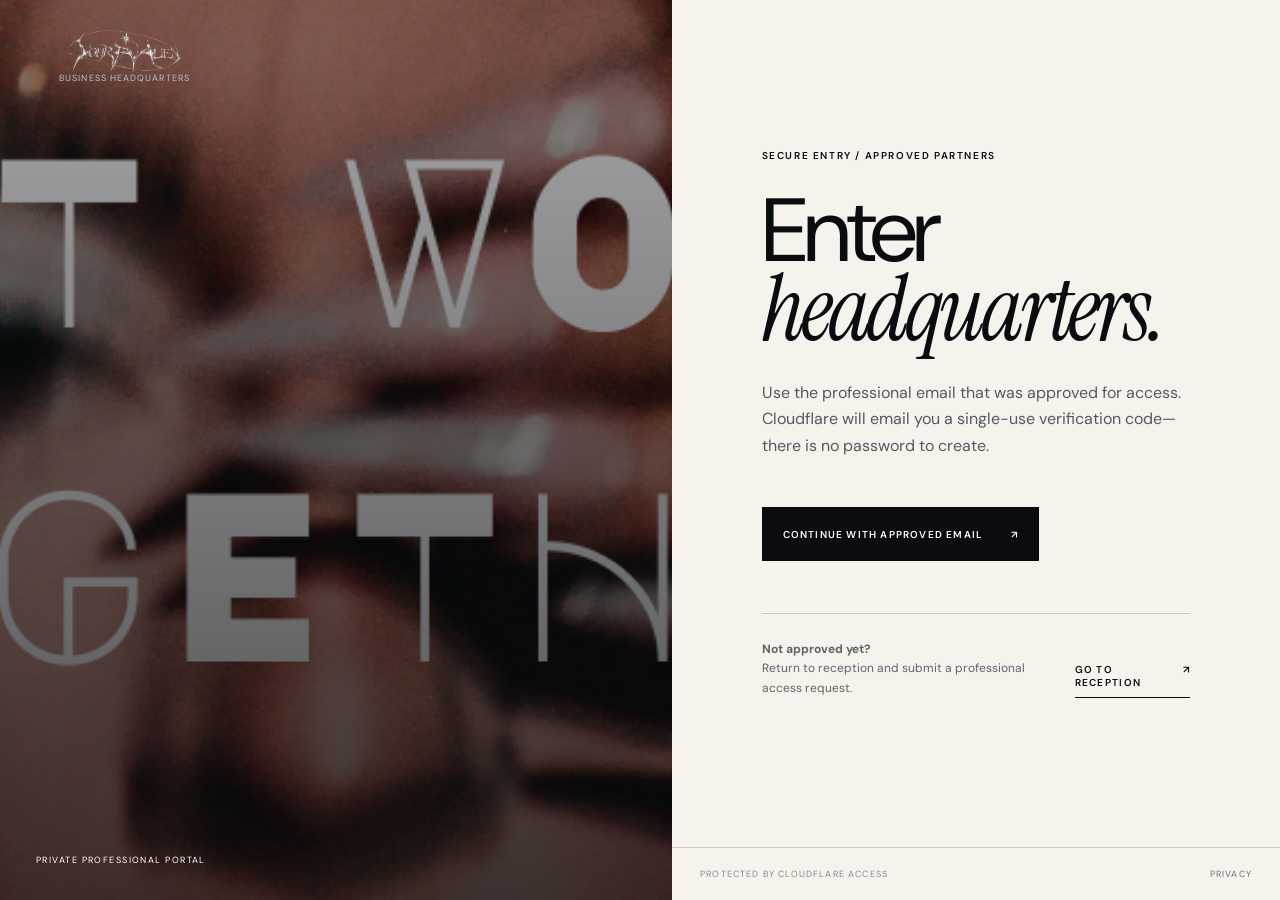
==== commit 68bd6167: "Use chrome wordmark for Headquarters and matching compact brand icons" ====
--- a/login.html
+++ b/login.html
@@ -5,6 +5,8 @@
   <meta name="viewport" content="width=device-width,initial-scale=1">
   <meta name="robots" content="noindex">
   <meta name="theme-color" content="#0b0c0f">
+  <link rel="icon" type="image/png" href="/favicon.png?v=20261027-chrome">
+  <link rel="apple-touch-icon" href="/apple-touch-icon.png?v=20261027-chrome">
   <title>Secure Entry — YourFavAlien Headquarters</title>
   <link rel="stylesheet" href="styles.css">
 </head>
@@ -13,7 +15,7 @@
     <section class="login-image" aria-hidden="true">
       <img src="yourfavalien-banner.png" alt="" data-content-image="login_image">
       <div class="login-image-shade"></div>
-      <a class="wordmark login-wordmark" href="/"><span class="wordmark-mark alien-mark"><img src="yourfavalien-ufo-clean.png" alt=""></span><span><b>YOURFAVALIEN</b><small>Business Headquarters</small></span></a>
+      <a class="wordmark login-wordmark" href="/"><span class="hq-full-brand"><img src="01_Primary_Chrome_Wordmark_Clean.png" alt="YourFavAlien"><small>Business Headquarters</small></span></a>
       <p>Private professional portal</p>
     </section>
     <section class="login-panel">
--- a/styles.css
+++ b/styles.css
@@ -46,15 +46,18 @@
 h1 em,h2 em{font-family:var(--serif);font-weight:400}
 .hero{position:relative;min-height:900px;height:100svh;display:flex;align-items:flex-end;overflow:hidden;background:var(--ink);color:white}
 .hero-media{position:absolute;inset:0}
-.hero-media img{width:100%;height:100%;object-fit:cover;object-position:center 35%;filter:saturate(.7) contrast(1.08)}
-.hero-scrim{position:absolute;inset:0;background:linear-gradient(90deg,rgba(5,6,8,.92) 0%,rgba(5,6,8,.72) 40%,rgba(5,6,8,.25) 75%),linear-gradient(0deg,rgba(5,6,8,.9),transparent 55%)}
+.hero-media img{width:100%;height:100%;object-fit:cover;object-position:center 35%;filter:saturate(1.02) contrast(1.02)}
+.hero-scrim{position:absolute;inset:0;background:linear-gradient(90deg,rgba(5,6,8,.48) 0%,rgba(5,6,8,.18) 48%,transparent 78%),linear-gradient(0deg,rgba(5,6,8,.48),transparent 48%)}
 .hero-content{position:relative;z-index:2;width:min(1180px,88vw);padding:150px 0 70px clamp(22px,6vw,96px)}
 .hero-content .section-code{margin-bottom:38px;color:var(--silver)}
-.hero h1{max-width:1150px;margin-bottom:26px}
-.hero-copy{max-width:620px;margin-bottom:34px;color:#d3d5da;font-size:clamp(16px,1.6vw,22px);line-height:1.55}
+.hero h1{max-width:980px;margin-bottom:22px;text-shadow:0 2px 24px rgba(0,0,0,.42)}
+.hero-copy{max-width:570px;margin-bottom:30px;color:#f2f3f5;font-size:clamp(16px,1.45vw,20px);line-height:1.5;text-shadow:0 2px 18px rgba(0,0,0,.7)}
 .hero-actions{display:flex;flex-wrap:wrap;gap:12px}
 .hero-status{display:flex;align-items:center;gap:10px;margin-top:44px;color:var(--silver);font-size:10px;letter-spacing:.12em;text-transform:uppercase}
 .hero-status i{width:8px;height:8px;border-radius:50%;background:var(--acid);box-shadow:0 0 0 5px rgba(216,255,84,.12)}
+.hero-status.status-open i{background:#55d67a;box-shadow:0 0 0 5px rgba(85,214,122,.15)}
+.hero-status.status-selective i{background:#f0c94e;box-shadow:0 0 0 5px rgba(240,201,78,.15)}
+.hero-status.status-limited i{background:#ef625f;box-shadow:0 0 0 5px rgba(239,98,95,.15)}
 .hero-index{position:absolute;z-index:2;right:clamp(22px,4vw,64px);bottom:58px;display:flex;align-items:baseline;gap:10px}
 .hero-index span{font-size:10px;letter-spacing:.14em}.hero-index strong{font:400 62px var(--serif)}
 .intro{background:var(--bone)}
@@ -156,16 +159,27 @@
 .social-directory{display:grid;grid-template-columns:repeat(2,1fr);gap:12px;margin-top:45px}.social-directory a{min-height:180px;padding:26px;display:flex;flex-direction:column;background:#f7f7f3;border:1px solid var(--line);transition:background .2s}.social-directory a:hover{background:var(--acid)}.social-directory small{font-size:8px;letter-spacing:.12em;text-transform:uppercase}.social-directory strong{margin-top:45px;font:400 28px var(--serif)}.social-directory span{margin-top:auto;font-size:9px;letter-spacing:.1em;text-transform:uppercase}
 .analytics-live{margin-top:42px}.analytics-meta{padding:14px 0;display:flex;justify-content:space-between;border-top:1px solid;border-bottom:1px solid;font-size:9px;letter-spacing:.1em;text-transform:uppercase}.analytics-platforms{display:grid;grid-template-columns:repeat(3,1fr);gap:12px;margin-top:14px}.analytics-platforms article{padding:26px;background:#f7f7f3;border:1px solid var(--line)}.analytics-platforms article>small{font-size:9px;letter-spacing:.12em;text-transform:uppercase}.analytics-platforms article>strong{display:block;margin-top:45px;font:400 54px var(--serif)}.analytics-platforms article>span{font-size:9px;text-transform:uppercase}.analytics-platforms dl{margin:28px 0 0}.analytics-platforms dl div{padding:12px 0;display:flex;justify-content:space-between;border-top:1px solid var(--line);font-size:11px}.analytics-platforms dt,.analytics-platforms dd{margin:0}
 .featured-work{margin:42px 0 0;background:#111;color:white}.featured-work img{width:100%;max-height:680px;display:block;object-fit:cover;object-position:center 35%}.featured-work figcaption{padding:22px;display:flex;justify-content:space-between;gap:20px}.featured-work figcaption span{color:#aeb1b8;font-size:11px}
+.partner-portfolio{display:grid;grid-template-columns:repeat(2,1fr);gap:14px;margin-top:42px}.portfolio-piece{margin:0;background:#f7f7f3;border:1px solid var(--line)}.portfolio-piece img{width:100%;aspect-ratio:4/5;display:block;object-fit:cover}.portfolio-piece figcaption{padding:22px}.portfolio-piece small,.portfolio-piece strong,.portfolio-piece span{display:block}.portfolio-piece small{font-size:8px;letter-spacing:.12em;text-transform:uppercase}.portfolio-piece strong{margin-top:18px;font:400 30px var(--serif)}.portfolio-piece p{margin:10px 0;color:#656970;font-size:12px;line-height:1.55}.portfolio-piece span{font-size:9px;color:#777b82}.portfolio-empty{grid-column:1/-1;padding:50px;background:#f7f7f3;border:1px solid var(--line)}.portfolio-empty strong{font:400 30px var(--serif)}.portfolio-empty p{max-width:600px;margin-top:12px;color:#656970}
 .admin-only{display:none!important}.admin-mode .portal-sidebar nav .admin-only{display:block!important}.admin-mode .portal-header-actions .admin-only{display:inline-flex!important}.admin-mode .portal-view.admin-only:not([hidden]){display:block!important}.portal-view[hidden],.admin-workspace[hidden]{display:none!important}
 .admin-mode:not(.partner-preview-mode) .portal-sidebar nav button:not(.admin-only){display:none}.admin-mode.partner-preview-mode .portal-sidebar nav .admin-only{display:none!important}
 .admin-summary{display:grid;grid-template-columns:repeat(3,1fr);gap:12px;margin-top:42px}.admin-summary article{padding:24px;background:var(--ink);color:white}.admin-summary small,.admin-summary strong{display:block}.admin-summary small{font-size:8px;letter-spacing:.12em;text-transform:uppercase;color:#92969d}.admin-summary strong{margin-top:18px;font:400 46px var(--serif)}
 .admin-tabs{display:flex;gap:8px;margin-top:36px;padding-bottom:14px;overflow-x:auto}.admin-tabs button{flex:0 0 auto;padding:12px 16px;border:1px solid var(--ink);background:transparent;font-size:9px;letter-spacing:.1em;text-transform:uppercase}.admin-tabs button.active{background:var(--ink);color:white}.admin-workspace{margin-top:20px}.workspace-intro{display:grid;grid-template-columns:60px 1fr;gap:15px;padding:25px;background:#dfe1dc;border:1px solid var(--line)}.workspace-intro>span{font:400 28px var(--serif)}.workspace-intro h3{font:400 32px var(--serif)}.workspace-intro p{max-width:700px;margin-top:8px;color:#62666c;font-size:13px;line-height:1.55}.admin-panel{margin-top:14px;padding:26px;background:#f7f7f3;border:1px solid var(--line)}
-.content-editor{margin-top:42px;padding:30px;background:#f7f7f3;border:1px solid var(--line)}.content-editor h3{margin-top:8px;font:400 32px var(--serif)}.content-editor label{display:flex;flex-direction:column;gap:8px}.content-editor label>span{font-size:8px;font-weight:600;letter-spacing:.12em;text-transform:uppercase}.content-editor input,.content-editor textarea{width:100%;padding:12px;border:1px solid #b7b9b9;background:white;font:14px var(--sans)}.editor-grid{display:grid;grid-template-columns:1fr 1fr;gap:18px}.image-editor{padding:14px;border:1px solid var(--line);background:white}.image-editor img{width:100%;height:190px;object-fit:cover;background:#ddd}.image-editor input{padding:8px 0;border:0}.image-editor small{color:#73767c;font-size:10px;line-height:1.4}.editor-status{color:#42641f;font-size:11px}
+.content-editor{margin-top:42px;padding:30px;background:#f7f7f3;border:1px solid var(--line)}.content-editor h3{margin-top:8px;font:400 32px var(--serif)}.content-editor label{display:flex;flex-direction:column;gap:8px}.content-editor label>span{font-size:8px;font-weight:600;letter-spacing:.12em;text-transform:uppercase}.content-editor input,.content-editor select,.content-editor textarea{width:100%;padding:12px;border:1px solid #b7b9b9;background:white;font:14px var(--sans)}.editor-grid{display:grid;grid-template-columns:1fr 1fr;gap:18px}.image-editor{padding:14px;border:1px solid var(--line);background:white}.image-editor img{width:100%;height:190px;object-fit:cover;background:#ddd}.image-editor input{padding:8px 0;border:0}.image-editor small{color:#73767c;font-size:10px;line-height:1.4}.editor-status{color:#42641f;font-size:11px}
+.portfolio-manager{margin-top:14px}.portfolio-upload{display:grid;grid-template-columns:.8fr 1.2fr;gap:18px;padding:26px;background:#f7f7f3;border:1px solid var(--line)}.portfolio-image-picker,.portfolio-fields label{display:flex;flex-direction:column;gap:8px}.portfolio-image-picker>span,.portfolio-fields label>span{font-size:8px;font-weight:600;letter-spacing:.12em;text-transform:uppercase}.portfolio-image-picker img{width:100%;aspect-ratio:4/5;object-fit:cover;background:#ddd}.portfolio-image-picker small{color:#73767c;font-size:10px}.portfolio-fields{display:grid;grid-template-columns:1fr 1fr;gap:16px;align-content:start}.portfolio-fields input,.portfolio-fields select,.portfolio-fields textarea{width:100%;padding:12px;border:1px solid #b7b9b9;background:white}.admin-portfolio-list{display:grid;gap:10px;margin-top:16px}.portfolio-admin-item{display:grid;grid-template-columns:90px 1fr auto;gap:16px;align-items:center;padding:12px;background:#f7f7f3;border:1px solid var(--line)}.portfolio-admin-item img{width:90px;height:90px;object-fit:cover}.portfolio-admin-item small,.portfolio-admin-item strong,.portfolio-admin-item span{display:block}.portfolio-admin-item small{font-size:8px;text-transform:uppercase;letter-spacing:.1em}.portfolio-admin-item strong{margin-top:7px;font:400 23px var(--serif)}.portfolio-admin-item span{margin-top:5px;color:#73767c;font-size:10px}.portfolio-admin-item button{padding:9px 11px;border:1px solid #8b2020;background:transparent;color:#8b2020;font-size:8px;text-transform:uppercase;letter-spacing:.1em}.partner-status{padding:7px 9px;border:1px solid;font-size:8px;letter-spacing:.1em;text-transform:uppercase}.partner-status.active{color:#39751f}.partner-status.suspended{color:#96640e}.partner-status.revoked{color:#8b2020}.owner-protected{color:#39751f!important;font-size:10px!important}
 .admin-columns{display:grid;grid-template-columns:1fr 1fr;gap:18px;margin-top:18px}.admin-columns>section{padding:26px;background:#f7f7f3;border:1px solid var(--line)}.admin-section-head{display:flex;justify-content:space-between;align-items:center;margin-bottom:18px}.admin-section-head h3{font:400 28px var(--serif)}.admin-feed{display:grid;gap:10px}.admin-item{padding:18px;background:white;border:1px solid var(--line)}.admin-item header{display:flex;justify-content:space-between;gap:15px}.admin-item strong{font:400 21px var(--serif)}.admin-item small{font-size:8px;letter-spacing:.1em;text-transform:uppercase;color:#70747b}.admin-item p{margin:10px 0;color:#5f636a;font-size:12px;line-height:1.5}.admin-item-actions{display:flex;gap:8px;margin-top:14px}.admin-item-actions button{padding:9px 12px;border:1px solid var(--ink);background:transparent;font-size:8px;letter-spacing:.1em;text-transform:uppercase}.admin-item-actions button:first-child{background:var(--ink);color:white}
 
 @media(max-width:1000px){
   .desktop-nav{display:none}.intro-grid,.capability-layout,.preview-heading,.fit-grid,.contact-grid{grid-template-columns:1fr}.capability-sticky{position:static}.capability-grid{margin-top:55px}.profile-strip{grid-template-columns:1fr 1fr}.profile-strip div:nth-child(2){border-right:0}.preview-window{grid-template-columns:170px 1fr}.departments-heading{grid-template-columns:1fr}.department{grid-template-columns:55px 1fr 45px}.department-copy{display:none}
 }
+
+.business-guide-message a {
+  color: var(--acid);
+  text-decoration: underline;
+  text-underline-offset: 2px;
+  overflow-wrap: anywhere;
+}
+
+.business-guide-message.user a { color: inherit; }
 @media(max-width:720px){
   .site-header{height:66px}.header-actions{display:none}.menu-button{display:block;width:40px;height:40px;border:0;background:none}.menu-button span:not(.sr-only){display:block;width:22px;height:1px;margin:6px auto;background:white}.mobile-nav{position:fixed;z-index:49;top:66px;left:0;right:0;padding:16px 22px 28px;display:flex;flex-direction:column;background:var(--ink);color:white;transform:translateY(-130%);transition:transform .3s}.mobile-nav.open{transform:none}.mobile-nav a,.mobile-nav button{padding:16px 0;border:0;border-bottom:1px solid #34363b;background:none;color:white;text-align:left;font-size:11px;letter-spacing:.1em;text-transform:uppercase}
   .section{padding-left:20px;padding-right:20px}.hero{min-height:760px}.hero-content{width:auto;padding:125px 20px 45px}.hero h1{font-size:clamp(55px,17vw,82px)}.hero-index{display:none}.hero-actions{flex-direction:column;align-items:stretch}.button{width:100%}
@@ -191,8 +205,16 @@
   .capability-grid article{min-height:235px;padding:28px}.capability-grid h3{margin-top:55px;font-size:28px}
   .preview-window{min-height:580px}.contact-grid h2{font-size:clamp(52px,6vw,86px)}
 }
-@media(max-width:720px){.social-directory,.analytics-platforms{grid-template-columns:1fr}.analytics-meta,.featured-work figcaption{align-items:flex-start;flex-direction:column}.analytics-platforms article>strong{margin-top:28px}.portal-overview-return{font-size:7px}}
+@media(max-width:720px){.social-directory,.analytics-platforms,.partner-portfolio,.portfolio-upload,.portfolio-fields{grid-template-columns:1fr}.analytics-meta,.featured-work figcaption{align-items:flex-start;flex-direction:column}.analytics-platforms article>strong{margin-top:28px}.portal-overview-return{font-size:7px}.portfolio-admin-item{grid-template-columns:70px 1fr}.portfolio-admin-item img{width:70px;height:70px}.portfolio-admin-item button{grid-column:1/-1}}
 @media print{.portal-sidebar,.portal-main>header,.portal-view:not([data-view="overview"]){display:none!important}.portal{position:static;display:block}.portal-main{height:auto}.portal-view[data-view="overview"]{display:block!important;padding:20px}}
+
+/* Quiet, optional guide for visitors who want help finding the right business path. */
+.business-guide{position:fixed;right:22px;bottom:22px;z-index:150;font-family:var(--sans)}
+.business-guide-launcher{display:flex;align-items:center;border:1px solid rgba(255,255,255,.18);border-radius:999px;background:var(--ink);color:#fff;padding:13px 18px;box-shadow:0 16px 46px rgba(0,0,0,.28);font:700 11px var(--sans);letter-spacing:.08em;text-transform:uppercase;cursor:pointer}
+.business-guide-panel{position:absolute;right:0;bottom:58px;width:min(340px,calc(100vw - 28px));padding:20px;border:1px solid rgba(255,255,255,.14);border-radius:18px;background:#101114;color:#fff;box-shadow:0 24px 70px rgba(0,0,0,.42)}
+.business-guide-panel[hidden]{display:none}.business-guide-panel header{display:flex;align-items:flex-start;justify-content:space-between;gap:14px;margin-bottom:15px}.business-guide-panel header div{display:grid;gap:4px}.business-guide-panel header small{color:var(--acid);font-size:9px;letter-spacing:.14em}.business-guide-panel header strong{font-size:18px}.business-guide-panel header button{border:0;background:transparent;color:#fff;font-size:24px;cursor:pointer}
+.business-guide-panel>p{margin:0 0 15px;color:#c9cbd0;font-size:13px;line-height:1.55}.business-guide-actions{display:grid;grid-template-columns:1fr 1fr;gap:8px}.business-guide-actions button{border:1px solid rgba(255,255,255,.13);border-radius:10px;background:#1b1d22;color:#fff;padding:11px;text-align:left;font:600 11px var(--sans);cursor:pointer}.business-guide-actions button:last-child{grid-column:1/-1;background:var(--acid);color:var(--ink);border-color:var(--acid)}.business-guide-panel>a{display:block;margin-top:15px;color:#d8d9dd;font-size:11px}.business-guide-messages{display:grid;gap:8px;max-height:190px;overflow:auto;margin-top:14px;scrollbar-width:thin}.business-guide-message{max-width:88%;padding:9px 11px;border-radius:12px;background:#24262c;color:#f4f4f5;font-size:12px;line-height:1.45;white-space:pre-wrap}.business-guide-message.user{justify-self:end;background:var(--acid);color:var(--ink)}.business-guide-form{display:grid;grid-template-columns:1fr auto;gap:8px;margin-top:10px}.business-guide-form textarea{min-width:0;resize:none;border:1px solid rgba(255,255,255,.14);border-radius:10px;background:#181a1f;color:#fff;padding:10px;font:12px/1.4 var(--sans)}.business-guide-form button{border:0;border-radius:10px;background:var(--acid);color:var(--ink);padding:0 13px;font:700 10px var(--sans);text-transform:uppercase;cursor:pointer}.business-guide-form button:disabled{opacity:.55;cursor:wait}
+@media(max-width:600px){.business-guide{right:14px;bottom:14px}.business-guide-panel{right:0}.business-guide-launcher{padding:11px 14px}.business-guide-actions{grid-template-columns:1fr}}
 
 .login-page{margin:0;background:var(--ink);color:white}
 .login-shell{min-height:100dvh;display:grid;grid-template-columns:1.05fr .95fr}
@@ -210,3 +232,7 @@
 .login-help p{margin:0;color:#60636a;font-size:12px;line-height:1.6}
 .login-footer{min-height:auto;padding:20px 28px;display:flex;grid-template-columns:none;justify-content:space-between;align-items:center;background:transparent;color:#6d7076;border-top:1px solid var(--line)}
 @media(max-width:820px){.login-shell{grid-template-columns:1fr}.login-image{min-height:32dvh}.login-panel{min-height:68dvh}.login-wordmark{top:20px;left:20px}.login-image>p{left:22px;bottom:20px}.login-panel-inner{padding:55px 22px}.login-help{align-items:start;flex-direction:column}.login-footer{padding:18px 22px}}
+
+
+/* Full-name identity within the existing Headquarters branding footprint. */
+.hq-full-brand{display:block;width:181px}.hq-full-brand>img{display:block;width:181px;height:42px;object-fit:contain}.hq-full-brand small{margin-top:0;text-align:center}
